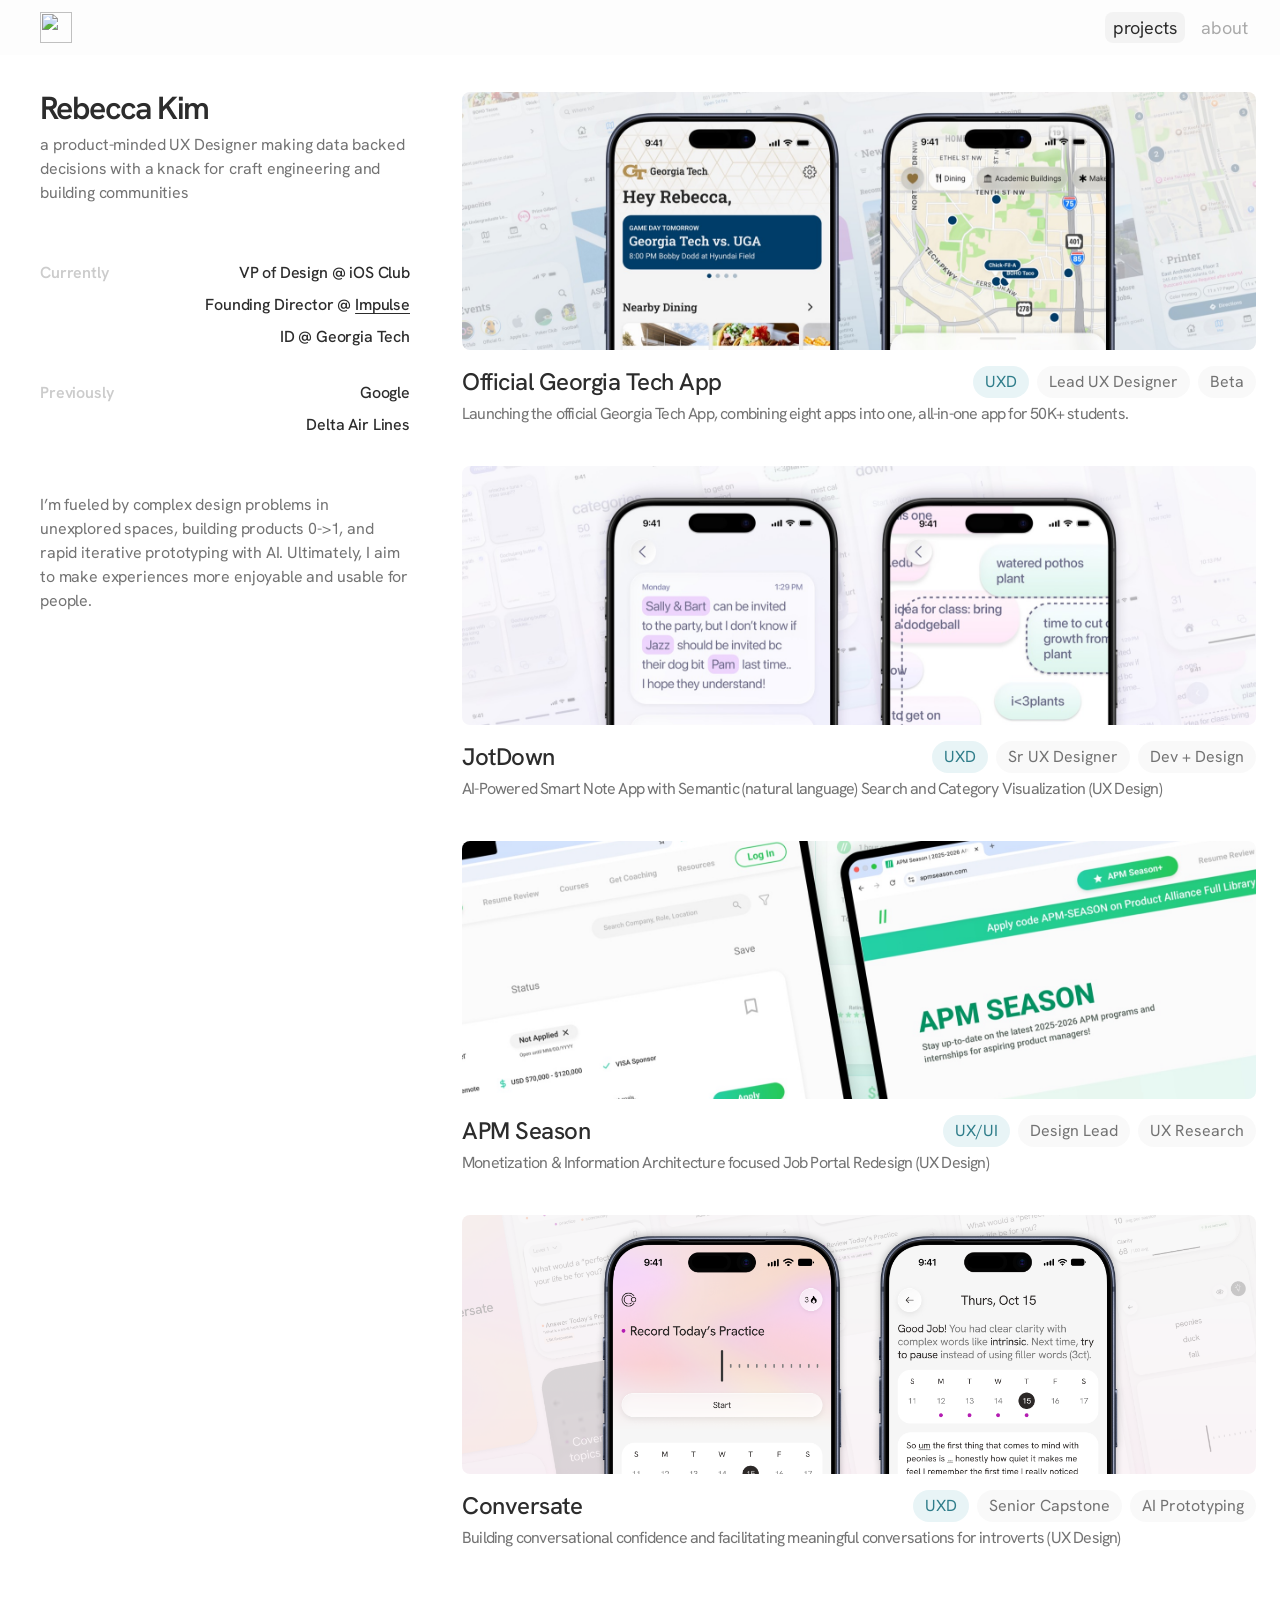
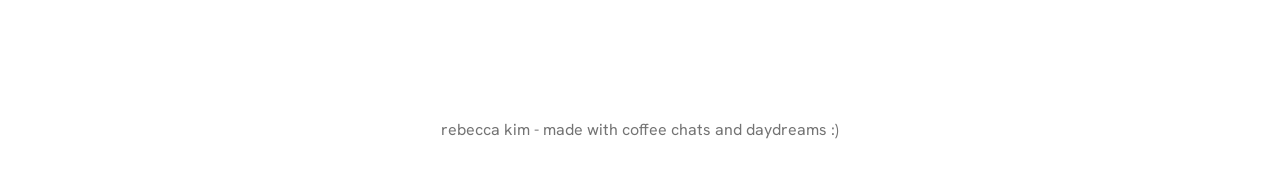
==== index.html @ f3441b22 "Home intro: add closing paragraph under Previously" ====
<!doctype html>
<!-- Home layout: "grid" = A: Grid, "linear" = B: Linear. Change this one value to switch.
     Preview either one with ?layout=grid or ?layout=linear on the URL. -->
<html lang="en" data-home-layout="linear">
<head>
  <meta charset="utf-8">
  <meta name="viewport" content="width=device-width, initial-scale=1">
  <title>Rebecca Kim — UX Designer</title>
  <meta name="description" content="Rebecca Kim is a product-minded UX designer making data-backed decisions.">
  <link rel="preconnect" href="https://fonts.googleapis.com">
  <link rel="preconnect" href="https://fonts.gstatic.com" crossorigin>
  <link href="https://fonts.googleapis.com/css2?family=Hanken+Grotesk:wght@400;500;600&display=swap" rel="stylesheet">
  <link rel="icon" type="image/png" href="assets/images/favicon.png">
  <link rel="apple-touch-icon" href="assets/images/apple-touch-icon.png">
  <link rel="stylesheet" href="styles.css">
  <script>
    (function () {
      var v = new URLSearchParams(location.search).get("layout");
      if (v === "grid" || v === "linear") document.documentElement.setAttribute("data-home-layout", v);
    })();
  </script>
</head>
<body>
  <div class="page">
    <header class="nav">
      <div class="nav__inner">
        <a class="nav__logo" href="index.html" aria-label="Rebecca Kim, home">
          <img src="https://framerusercontent.com/images/XBsXSZw0ROfDt5HvyOhJeNhivo.png" alt="" width="32" height="31">
        </a>
        <nav aria-label="Primary">
          <ul class="nav__links">
            <li><a href="index.html#work" aria-current="page">projects</a></li>
            <li><a href="about.html">about</a></li>
          </ul>
        </nav>
      </div>
    </header>

    <main>
      <!-- ===== A: Grid ===== -->
      <div class="home-grid">
      <section class="hero container">
        <picture>
          <source media="(max-width: 699px)" srcset="assets/images/rebecca_phone.gif" width="1659" height="459">
          <img class="hero__signature" src="assets/images/rebecca_writing.gif" alt="Rebecca" width="2805" height="459">
        </picture>
        <p class="hero__line" aria-live="off">
          <span id="typewriter">a product-minded UX Designer making data backed decisions</span><span class="hero__cursor" aria-hidden="true"></span>
        </p>
        <div class="hero__meta">
        <p class="hero__tagline">Georgia Tech | Prev UX Design Intern @ <span class="hero__org">Google</span> &amp; <span class="hero__org">Delta Air Lines</span></p>
        <div class="hero__social">
          <a class="icon-link" href="https://www.linkedin.com/in/rebeccakim13/" aria-label="LinkedIn" target="_blank" rel="noopener">
            <svg width="24" height="24" viewBox="0 0 24 24" fill="currentColor" aria-hidden="true"><path d="M20.45 20.45h-3.56v-5.57c0-1.33-.03-3.04-1.85-3.04-1.86 0-2.14 1.45-2.14 2.94v5.67H9.35V9h3.41v1.56h.05c.48-.9 1.64-1.85 3.37-1.85 3.6 0 4.27 2.37 4.27 5.46v6.28zM5.34 7.43a2.06 2.06 0 1 1 0-4.12 2.06 2.06 0 0 1 0 4.12zM7.12 20.45H3.56V9h3.56v11.45zM22.22 0H1.77C.79 0 0 .77 0 1.73v20.54C0 23.23.79 24 1.77 24h20.45c.98 0 1.78-.77 1.78-1.73V1.73C24 .77 23.2 0 22.22 0z"/></svg>
          </a>
          <a class="icon-link" href="mailto:ahinrebecca@gmail.com" aria-label="Email">
            <svg width="24" height="24" viewBox="0 0 24 24" fill="none" stroke="currentColor" stroke-width="2" stroke-linecap="round" stroke-linejoin="round" aria-hidden="true"><rect x="3" y="5" width="18" height="14" rx="2"/><path d="m3 7 9 6 9-6"/></svg>
          </a>
        </div>
        </div>
      </section>

      <section class="work container" id="work">
        <h2 class="sr-only">projects</h2>
        <!-- Cards are rendered from projects.js. -->
        <div class="work__grid" data-project-grid></div>
      </section>
      </div>

      <!-- ===== B: Linear ===== -->
      <div class="home-linear">
        <aside class="intro">
          <div class="intro__top">
            <h1 class="intro__name">Rebecca Kim</h1>
            <p class="intro__bio">a product-minded UX Designer making data backed decisions with a knack for craft engineering and building communities</p>
          </div>
          <dl class="intro__roles">
            <div class="intro__group">
              <dt>Currently</dt>
              <dd>VP of Design @ iOS Club</dd>
              <dd>Founding Director @ <a href="https://www.linkedin.com/company/impulsegt/" target="_blank" rel="noopener">Impulse</a></dd>
              <dd>ID @ Georgia Tech</dd>
            </div>
            <div class="intro__group">
              <dt>Previously</dt>
              <dd>Google</dd>
              <dd>Delta Air Lines</dd>
            </div>
          </dl>
          <p class="intro__about">I’m fueled by complex design problems in unexplored spaces, building products 0-&gt;1, and rapid iterative prototyping with AI. Ultimately, I aim to make experiences more enjoyable and usable for people.</p>
        </aside>
        <section class="list" aria-label="Projects">
          <!-- Cards are rendered from projects.js. -->
          <div class="list__items" data-project-list></div>
        </section>
      </div>
    </main>

    <footer class="footer">rebecca kim - made with coffee chats and daydreams :)</footer>
  </div>

  <script src="projects.js"></script>
  <script>
    (function () {
      var el = document.getElementById("typewriter");
      if (!el) return;
      if (window.matchMedia("(prefers-reduced-motion: reduce)").matches) return;

      var phrases = [
        "a product-minded UX Designer making data backed decisions",
        "an AI-Native Designer navigating ambiguity",
        "a Creative, building design communities on campus"
      ];
      var TYPE = 30, DELETE = 20, HOLD = 1200, INITIAL_HOLD = 1600;
      var p = 0, i = phrases[0].length, deleting = false;

      function tick() {
        var full = phrases[p];
        if (!deleting) {
          if (i < full.length) { i++; el.textContent = full.slice(0, i); return setTimeout(tick, TYPE); }
          deleting = true;
          return setTimeout(tick, HOLD);
        }
        if (i > 0) { i--; el.textContent = full.slice(0, i); return setTimeout(tick, DELETE); }
        deleting = false;
        p = (p + 1) % phrases.length;
        setTimeout(tick, TYPE);
      }
      setTimeout(tick, INITIAL_HOLD);
    })();
  </script>
</body>
</html>
---- styles.css ----
/* kimrebecca.com — static rebuild
   Design tokens carried over from the Framer design system. */

:root {
  /* neutrals */
  --primary: rgb(44, 44, 44);
  --secondary: rgb(115, 115, 115);
  --disabled: rgb(170, 170, 170);
  --faint: rgb(204, 204, 204);
  --surface: #f5f5f5;
  --card: rgba(179, 179, 179, 0.08);
  --divider: rgb(235, 235, 235);
  --white: #fff;

  /* brand */
  --teal: #71bbc7;
  --teal-dark: rgb(47, 125, 138);
  --teal-tint: rgba(113, 187, 199, 0.16);
  --pink: rgb(255, 171, 208);

  /* type scale (desktop) */
  --fs-display: 80px;
  --fs-title: 27px;
  --fs-sub: 22px;
  --fs-card-title: 24px;
  --fs-body-lg: 20px;
  --fs-body: 18px;
  --fs-small: 16px;
  --fs-label: 14px;

  /* spacing (4px scale) */
  --s-1: 4px;
  --s-2: 8px;
  --s-3: 12px;
  --s-4: 16px;
  --s-6: 24px;
  --s-8: 32px;
  --s-10: 40px;
  --s-16: 64px;
  --s-32: 128px;

  --radius-sm: 4px;
  --radius-md: 8px;
  --radius-lg: 16px;

  --ease: cubic-bezier(0, 0, 0.2, 1);
  --nav-h: 55px; /* real nav height: 12px padding + 31px logo + 12px */

  /* One content width shared by the nav and every section, so edges line up
     and the case study thumbnails keep growing on large screens. */
  --content-w: min(88%, 1600px);

  /* Page edges used by the nav, case studies and B: Linear home (from the Figma frame). */
  --edge-l: 40px;
  --edge-r: 24px;
}

@media (max-width: 1199px) {
  :root {
    --fs-display: 56px;
    --fs-title: 24px;
    --fs-sub: 20px;
    --fs-card-title: 20px;
    --fs-body-lg: 18px;
    --fs-body: 16px;
    --fs-small: 14px;
    --fs-label: 12px;
    --s-32: 112px;
  }
}

@media (max-width: 809px) {
  :root {
    --fs-display: 40px;
    --fs-title: 22px;
    --fs-sub: 18px;
    --fs-card-title: 18px;
    --fs-body-lg: 16px;
    --fs-body: 14px;
    --fs-small: 12px;
    --fs-label: 12px;
    --s-32: 96px;
  }
}

*,
*::before,
*::after {
  box-sizing: border-box;
}

html {
  scroll-behavior: smooth;
  scroll-padding-top: calc(var(--nav-h) + 16px);
  -webkit-text-size-adjust: 100%;
}

body {
  margin: 0;
  background: var(--white);
  color: var(--primary);
  font-family: "Hanken Grotesk", system-ui, -apple-system, "Segoe UI", sans-serif;
  font-size: var(--fs-body);
  font-weight: 400;
  line-height: 1.5;
  -webkit-font-smoothing: antialiased;
  overflow-x: clip;
}

.sr-only {
  position: absolute;
  width: 1px;
  height: 1px;
  padding: 0;
  margin: -1px;
  overflow: hidden;
  clip: rect(0 0 0 0);
  white-space: nowrap;
  border: 0;
}

img {
  display: block;
  max-width: 100%;
}

a {
  color: inherit;
  text-decoration: none;
}

h1,
h2,
h3,
p {
  margin: 0;
}

:focus-visible {
  outline: 2px solid var(--teal-dark);
  outline-offset: 3px;
  border-radius: var(--radius-sm);
}

/* ---------- page frame ---------- */

.page {
  width: 100%;
  margin: 0 auto;
  min-height: 100vh;
  display: flex;
  flex-direction: column;
}

.container {
  width: var(--content-w);
  margin: 0 auto;
}

@media (max-width: 809px) {
  :root {
    --content-w: 90%;
    --edge-l: 5%;
    --edge-r: 5%;
  }
}

/* ---------- nav ---------- */

.nav {
  position: sticky;
  top: 0;
  z-index: 10;
  width: 100%;
  background: rgba(252, 252, 252, 0.57);
  -webkit-backdrop-filter: blur(12px);
  backdrop-filter: blur(12px);
}

.nav__inner {
  display: flex;
  align-items: center;
  justify-content: space-between;
  padding: 12px var(--edge-r) 12px var(--edge-l);
}

.nav__logo {
  display: flex;
  align-items: center;
  gap: var(--s-4);
}

.nav__logo img {
  width: 32px;
  height: 31px;
}

.nav__links {
  display: flex;
  align-items: center;
  gap: var(--s-2);
  margin: 0;
  padding: 0;
  list-style: none;
  font-size: var(--fs-body);
}

.nav__links a {
  display: inline-block;
  color: var(--disabled);
  padding: 2px var(--s-2);
  border-radius: var(--radius-md);
  transition: background-color 0.2s var(--ease), color 0.2s var(--ease);
}

.nav__links a:hover {
  color: var(--primary);
}

.nav__links a[aria-current="page"] {
  color: var(--primary);
  background: rgba(0, 0, 0, 0.04);
}

@media (max-width: 809px) {
  .nav__links {
    gap: var(--s-1);
  }
}

/* ---------- shared bits ---------- */

.eyebrow {
  font-size: var(--fs-sub);
  color: var(--disabled);
  font-weight: 400;
}

.tags {
  display: flex;
  flex-wrap: wrap;
  gap: var(--s-2);
}

.tag {
  display: inline-flex;
  align-items: center;
  height: 29px;
  padding: 0 var(--s-3);
  border-radius: 999px;
  background: var(--card);
  color: var(--secondary);
  font-size: var(--fs-small);
  line-height: 1;
  white-space: nowrap;
}

.tag--teal {
  background: var(--teal-tint);
  color: var(--teal-dark);
}

.icon-link {
  display: inline-flex;
  color: var(--primary);
  transition: color 0.2s var(--ease), transform 0.2s var(--ease);
}

.icon-link:hover {
  transform: translateY(-2px);
}

.button {
  display: inline-flex;
  align-items: center;
  gap: var(--s-2);
  height: 37px;
  padding: 0 var(--s-4);
  border-radius: 999px;
  background: var(--card);
  color: var(--primary);
  font-size: var(--fs-small);
  border: 0;
  cursor: pointer;
  transition: background 0.2s var(--ease);
}

.button:hover {
  background: var(--divider);
}

/* Back pill: quieter text, used at the top of every case study. */
.button--back {
  align-self: flex-start;
  color: var(--secondary);
}

.button--back:hover {
  color: var(--primary);
}

/* ---------- home ---------- */

.hero {
  padding-top: var(--s-4);
  display: flex;
  flex-direction: column;
  gap: var(--s-3);
}

/* Full-bleed: break out of the container to span the whole viewport. */
.hero__signature {
  width: 100vw;
  max-width: none;
  height: auto;
  margin-left: calc(50% - 50vw);
}

.hero__line {
  min-height: 1.3em;
  font-size: 28px;
  line-height: 1.2;
  letter-spacing: 0.1px;
  color: rgb(61, 71, 82);
}

.hero__cursor {
  display: inline-block;
  width: 2px;
  height: 1em;
  margin-left: 4px;
  vertical-align: text-bottom;
  background: rgba(82, 82, 82, 0.48);
  animation: blink 1s steps(1) infinite;
}

@keyframes blink {
  50% {
    opacity: 0;
  }
}

.hero__tagline {
  font-size: 17px;
  font-weight: 400;
}

.hero__org {
  text-decoration: underline dotted;
  text-underline-offset: 4px;
}

.hero__meta {
  display: flex;
  align-items: center;
  justify-content: space-between;
  gap: var(--s-6);
}

.hero__social {
  display: flex;
  align-items: center;
  gap: var(--s-8);
}

@media (max-width: 1199px) {
  .hero__line {
    font-size: 24px;
  }
}

@media (max-width: 809px) {
  .hero {
    padding-top: var(--s-2);
  }
  .hero__line {
    font-size: 20px;
  }
}

.work {
  padding: var(--s-10) 0 var(--s-32);
  display: flex;
  flex-direction: column;
  gap: var(--s-8);
}

.work__grid {
  display: grid;
  grid-template-columns: repeat(2, minmax(0, 1fr));
  gap: var(--s-10) var(--s-6);
}

@media (max-width: 809px) {
  .work__grid {
    grid-template-columns: 1fr;
  }
}

/* ---------- home layout switch ----------
   <html data-home-layout="grid">   -> A: Grid   (signature, typewriter, 2-column cards)
   <html data-home-layout="linear"> -> B: Linear (sticky intro left, stacked wide cards right) */

[data-home-layout="linear"] .home-grid,
[data-home-layout="grid"] .home-linear {
  display: none;
}

/* ---------- B: Linear ----------
   Matches Figma "linear" (node 98:7031, 1512px frame): page edges 40px left / 24px right,
   370px intro column, 52px gap, project list fills the rest. */

.home-linear {
  display: grid;
  grid-template-columns: minmax(0, 1fr);
  gap: var(--s-10);
  padding: 37px var(--edge-r) var(--s-32) var(--edge-l);
}

@media (min-width: 1000px) {
  .home-linear {
    grid-template-columns: 370px minmax(0, 1fr);
    column-gap: 52px;
  }
  /* The intro stays put while the project list scrolls. */
  .intro {
    position: sticky;
    top: calc(var(--nav-h) + 37px);
    align-self: start;
  }
}

@media (max-width: 809px) {
  .home-linear {
    padding: var(--s-6) var(--edge-r) var(--s-16) var(--edge-l);
  }
}

.intro {
  display: flex;
  flex-direction: column;
  gap: 56px;
}

.intro__top {
  display: flex;
  flex-direction: column;
  gap: var(--s-2);
}

.intro__name {
  font-size: 32px;
  font-weight: 600;
  line-height: 1.03;
  letter-spacing: -0.05em;
}

.intro__bio {
  font-size: 16px; /* same size and tracking as the roles */
  letter-spacing: -0.01em;
  color: var(--secondary);
}

.intro__about {
  font-size: 16px; /* same size and tracking as the bio */
  letter-spacing: -0.01em;
  color: var(--secondary);
}

.intro__roles {
  margin: 0;
  display: flex;
  flex-direction: column;
  gap: var(--s-8);
  font-size: 16px;
  letter-spacing: -0.01em;
}

.intro__group {
  display: grid;
  grid-template-columns: auto minmax(0, 1fr);
  column-gap: var(--s-6);
  row-gap: var(--s-2);
}

.intro__group dt {
  grid-row: 1;
  font-weight: 600;
  color: var(--faint);
}

.intro__group dd {
  grid-column: 2;
  margin: 0;
  text-align: right;
  white-space: nowrap;
  font-weight: 500;
  color: var(--primary);
}

.intro__group a {
  text-decoration: underline;
  text-underline-offset: 3px;
}

@media (max-width: 999px) {
  .intro {
    gap: var(--s-8);
  }
  .intro__roles {
    gap: var(--s-6);
  }
}

.list__items {
  display: flex;
  flex-direction: column;
  gap: var(--s-10);
}

/* Linear card: wide, short thumbnail (1026 x 334 in Figma); name + tags on one line;
   description below. */
.card--linear {
  gap: var(--s-3);
}

.card--linear .card__media {
  aspect-ratio: 1026 / 334;
  border: 0;
  border-radius: var(--radius-md);
}

.card--linear .card__body {
  gap: var(--s-1);
}

.card__head {
  display: flex;
  align-items: flex-start;
  justify-content: space-between;
  flex-wrap: wrap;
  gap: var(--s-2) var(--s-4);
}

.card--linear .card__title {
  font-size: 24px;
  font-weight: 500;
  line-height: 1.3;
  letter-spacing: -0.02em;
}

.card--linear .tag {
  height: 32px;
}

.card--linear .card__desc {
  font-size: 16px;
  letter-spacing: -0.05em;
}

@media (max-width: 809px) {
  .card--linear .card__media {
    aspect-ratio: 2;
  }
  .card--linear .card__title {
    font-size: var(--fs-card-title);
  }
}

.card {
  display: flex;
  flex-direction: column;
  gap: var(--s-4);
}

.card__media {
  position: relative;
  aspect-ratio: 1.61;
  overflow: hidden;
  border-radius: var(--radius-lg);
  border: 1px solid var(--divider);
  background: var(--surface);
}

.card__media img {
  width: 100%;
  height: 100%;
  object-fit: cover;
  transition: transform 0.3s var(--ease);
}

a.card:hover .card__media img {
  transform: scale(1.02);
}

.card__badge {
  position: absolute;
  left: var(--s-3);
  bottom: var(--s-3);
  height: 40px;
  width: auto;
  border-radius: var(--radius-md);
}

.card__body {
  display: flex;
  flex-direction: column;
  gap: var(--s-3);
}

.card__title {
  font-size: var(--fs-card-title);
  font-weight: 600;
  line-height: 1.25;
}

.card__desc {
  font-size: var(--fs-body);
  color: var(--secondary);
}

/* Row card: small thumbnail left, title + tags right (no description).
   Used for "Other case studies" at the end of each case study. */
/* Every thumbnail is the same fixed size (16:9), with the text beside it. */
.card--row {
  display: grid;
  grid-template-columns: 136px minmax(0, 1fr);
  align-items: start;
  gap: var(--s-4);
}

.card--row .card__media {
  aspect-ratio: 16 / 9;
  border-radius: var(--radius-md);
}

.card--row .card__media img {
  position: absolute;
  inset: 0;
}

.card--row .card__body {
  align-self: start;
  gap: var(--s-2);
}

.card--row .card__title {
  font-size: var(--fs-body);
}

@media (max-width: 809px) {
  .card--row {
    grid-template-columns: 112px minmax(0, 1fr);
  }
}

/* the empty placeholder card is intentionally blank */
.card--empty .card__media {
  background: var(--surface);
}

.footer {
  margin-top: auto;
  padding: var(--s-10) var(--s-4);
  text-align: center;
  font-size: var(--fs-small);
  color: var(--secondary);
}

/* ---------- about ---------- */

.about {
  padding: 70px 0 133px;
  display: flex;
  flex-direction: column;
  gap: var(--s-32);
}

.about__intro {
  display: flex;
  align-items: flex-start;
  gap: 46px;
}

.polaroid {
  margin: 0;
  flex: none;
  display: flex;
  flex-direction: column;
  gap: 8px;
  padding: 8px;
  border-radius: 12px;
  background: var(--white);
  box-shadow: 0 2px 12px rgba(0, 0, 0, 0.08);
  transform: rotate(-3deg);
}

.polaroid img {
  width: 198px;
  height: 222px;
  object-fit: cover;
  border-radius: var(--radius-sm);
}

.about__text {
  display: flex;
  flex-direction: column;
  gap: 18px;
  flex: 1;
  min-width: 0;
}

.about__text p + p {
  margin-top: var(--s-4);
}

.about__text a:not(.button) {
  border-bottom: 1px solid var(--disabled);
}

.about__text a:not(.button) {
  transition: color 0.2s var(--ease), border-color 0.2s var(--ease);
}

.about__text a:not(.button):hover {
  color: var(--teal-dark);
  border-color: var(--teal-dark);
}

.about__text .button {
  align-self: flex-start;
}

@media (max-width: 809px) {
  .about {
    padding-top: var(--s-10);
  }
  .about__intro {
    flex-direction: column;
    gap: var(--s-8);
  }
  .polaroid {
    align-self: center;
  }
}

.experiences {
  display: flex;
  flex-direction: column;
  gap: 35px;
}

.experiences ul {
  list-style: none;
  margin: 0;
  padding: 0;
  display: flex;
  flex-direction: column;
  gap: 26px;
}

.exp {
  display: flex;
  align-items: center;
  justify-content: space-between;
  gap: var(--s-6);
}

.exp__main {
  display: flex;
  align-items: center;
  gap: var(--s-4);
  min-width: 0;
}

.exp__logo {
  flex: none;
  width: 58px;
  height: 58px;
  border-radius: var(--radius-lg);
  object-fit: cover;
  background: var(--surface);
}

.exp__role {
  font-size: var(--fs-body-lg);
  font-weight: 600;
  line-height: 1.3;
}

.exp__org {
  font-size: var(--fs-body);
}

.exp__org a {
  border-bottom: 1px solid var(--disabled);
  transition: color 0.2s var(--ease), border-color 0.2s var(--ease);
}

.exp__org a:hover {
  color: var(--teal-dark);
  border-color: var(--teal-dark);
}

.exp__date {
  flex: none;
  font-size: var(--fs-body-lg);
  color: var(--disabled);
}

@media (max-width: 809px) {
  .exp {
    align-items: flex-start;
  }
  .exp__logo {
    width: 44px;
    height: 44px;
    border-radius: var(--radius-md);
  }
}

.contact {
  display: flex;
  flex-direction: column;
  gap: var(--s-3);
  padding: 20px var(--s-6);
  border-radius: var(--radius-lg);
  background: var(--teal-tint);
  color: var(--teal-dark);
}

.contact h2 {
  font-size: var(--fs-body-lg);
  font-weight: 600;
}

.contact a {
  border-bottom: 1px solid currentColor;
}

.contact__skills {
  margin-top: var(--s-2);
}

.contact__skills strong {
  font-weight: 600;
}

.contact__skills ul {
  margin: var(--s-1) 0 0;
  padding-left: var(--s-6);
}

@media (prefers-reduced-motion: reduce) {
  *,
  *::before,
  *::after {
    animation-duration: 0.01ms !important;
    transition-duration: 0.01ms !important;
    scroll-behavior: auto !important;
  }
}
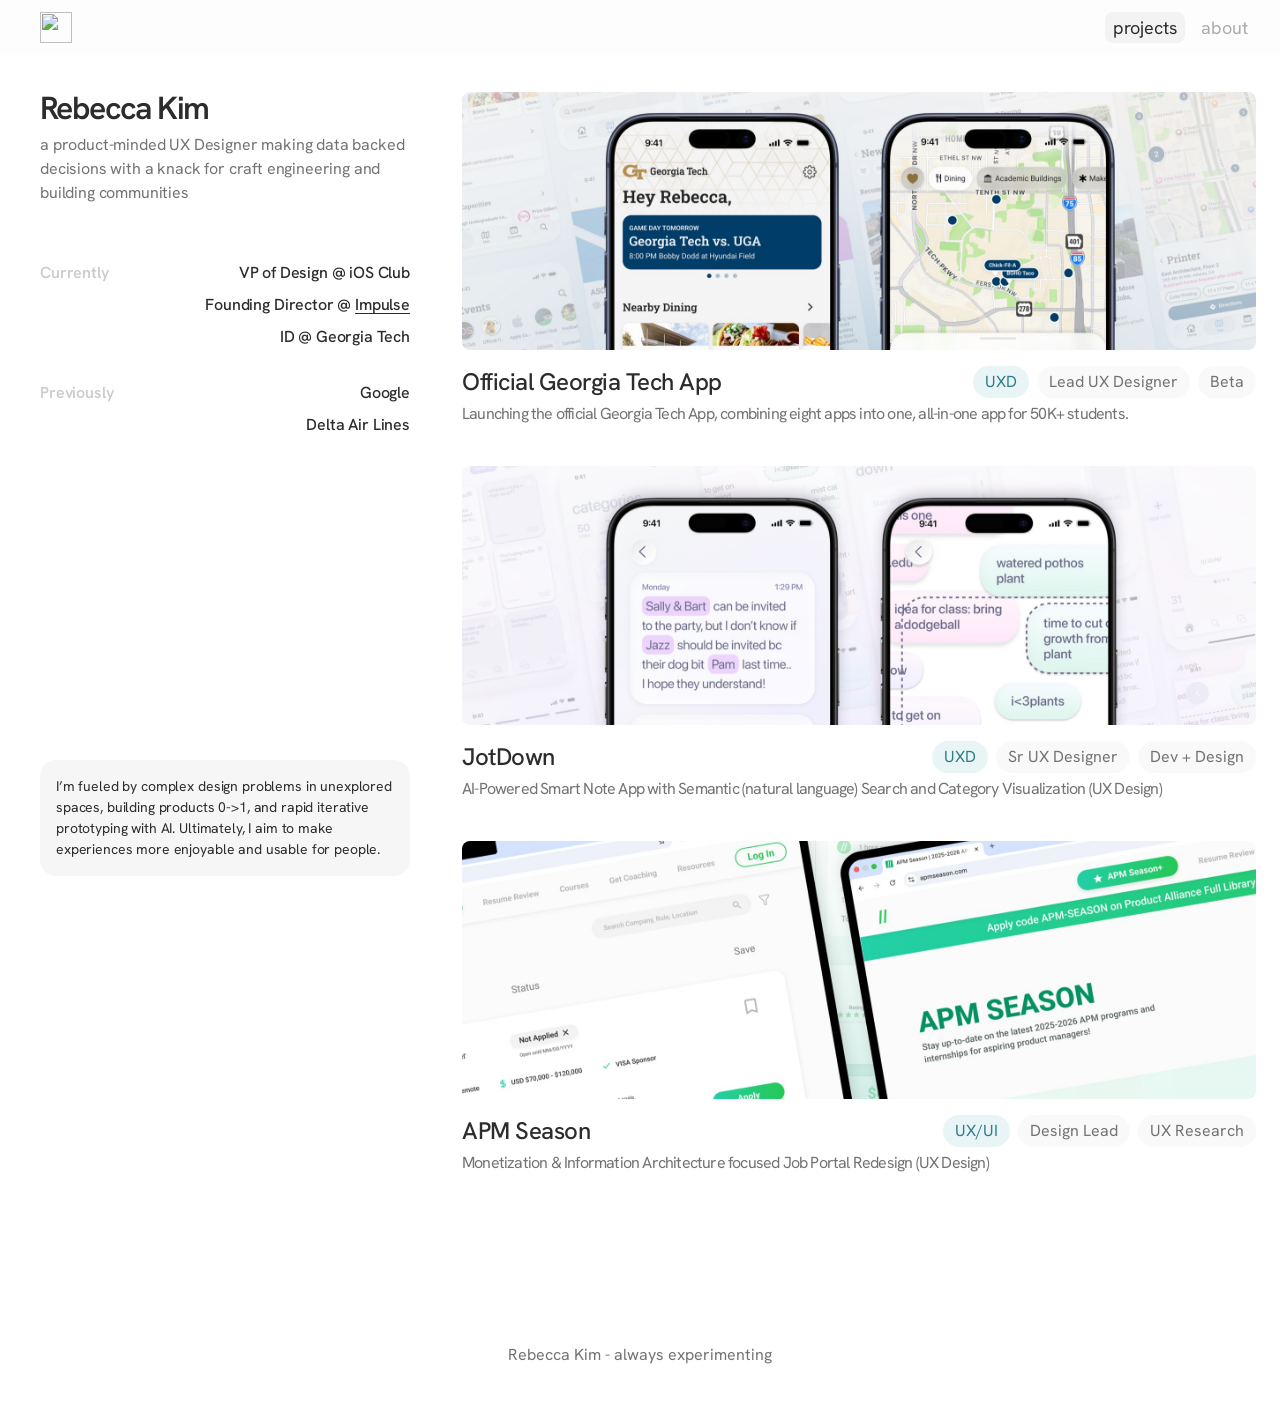
==== commit 16ce21bf: "Intro paragraph in light gray frame; new footer text" ====
--- a/index.html
+++ b/index.html
@@ -96,7 +96,7 @@
       </div>
     </main>
 
-    <footer class="footer">rebecca kim - made with coffee chats and daydreams :)</footer>
+    <footer class="footer">Rebecca Kim - always experimenting</footer>
   </div>
 
   <script src="projects.js"></script>
--- a/styles.css
+++ b/styles.css
@@ -427,6 +427,11 @@
     position: sticky;
     top: calc(var(--nav-h) + 37px);
     align-self: start;
+    /* Fill the viewport so the closing paragraph sits at the very bottom. */
+    height: calc(100vh - var(--nav-h) - 37px - var(--s-6));
+  }
+  .intro__about {
+    margin-top: auto;
   }
 }
 
@@ -462,9 +467,12 @@
 }
 
 .intro__about {
-  font-size: 16px; /* same size and tracking as the bio */
+  padding: var(--s-4);
+  border-radius: var(--radius-lg);
+  background: #f6f6f6;
+  font-size: 14px;
   letter-spacing: -0.01em;
-  color: var(--secondary);
+  color: var(--primary);
 }
 
 .intro__roles {
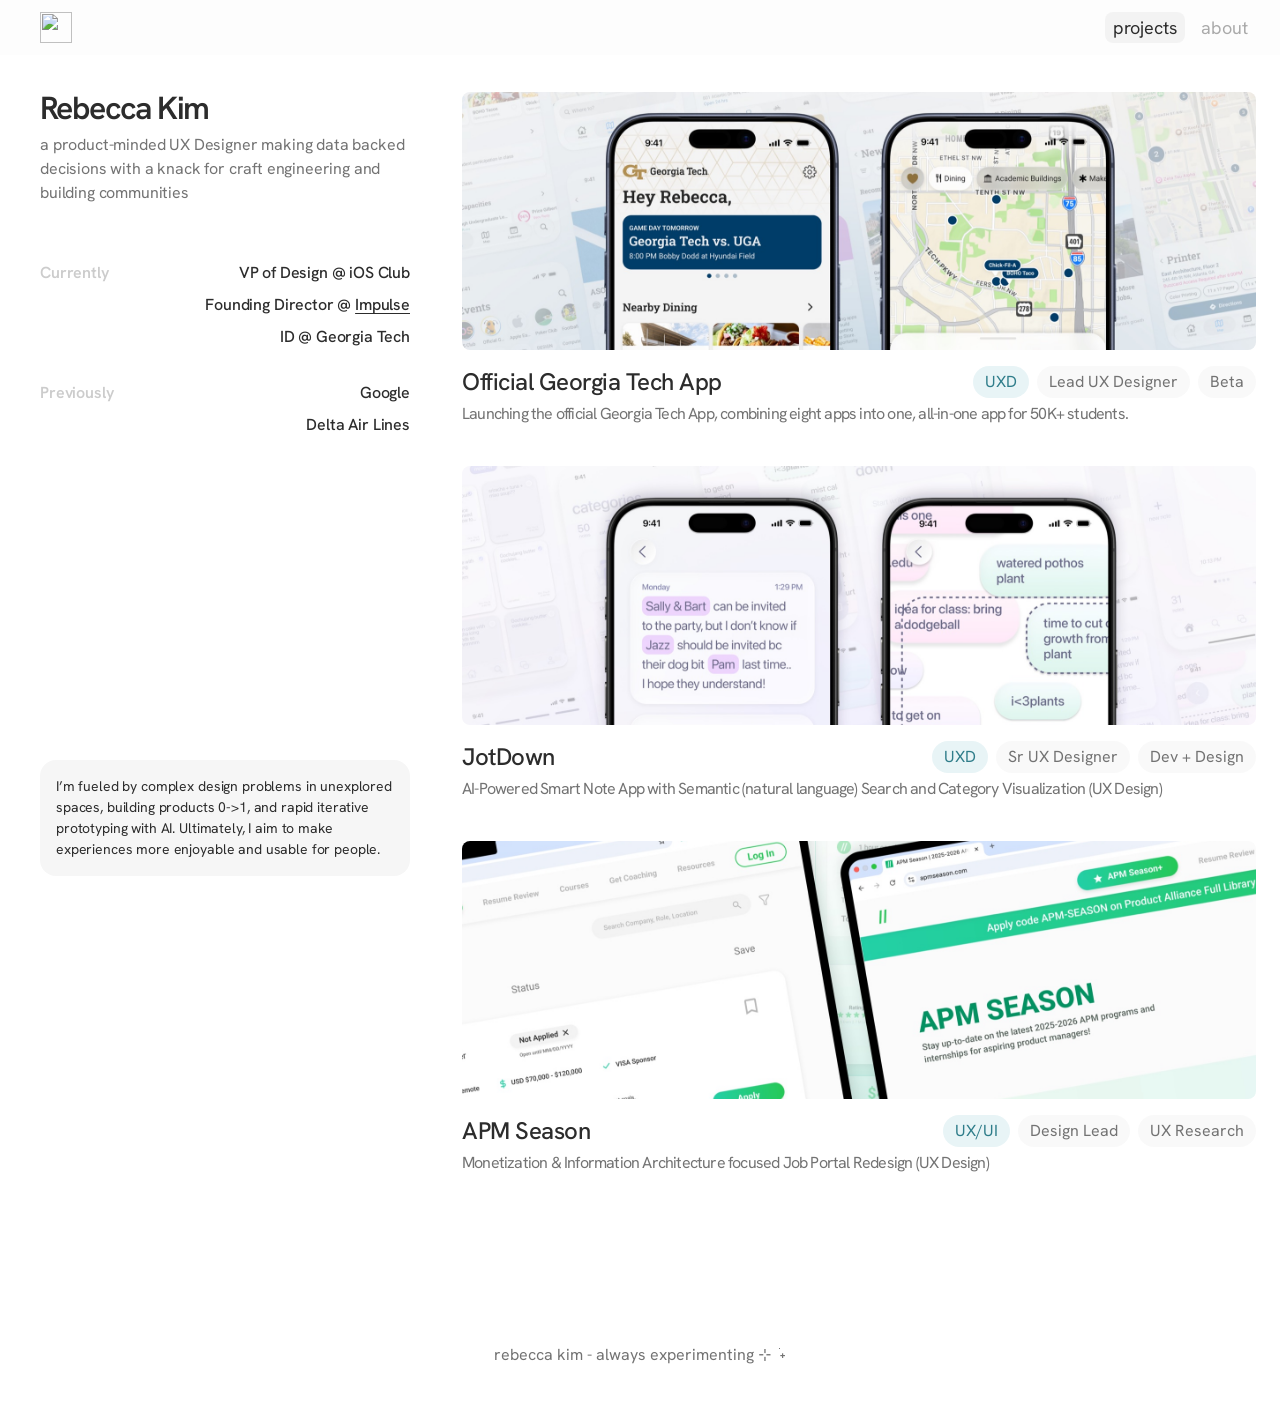
==== commit b0fcd383: "Footer: add sparkle" ====
--- a/index.html
+++ b/index.html
@@ -96,7 +96,7 @@
       </div>
     </main>
 
-    <footer class="footer">Rebecca Kim - always experimenting</footer>
+    <footer class="footer">rebecca kim - always experimenting ⊹ ࣪ ˖</footer>
   </div>
 
   <script src="projects.js"></script>
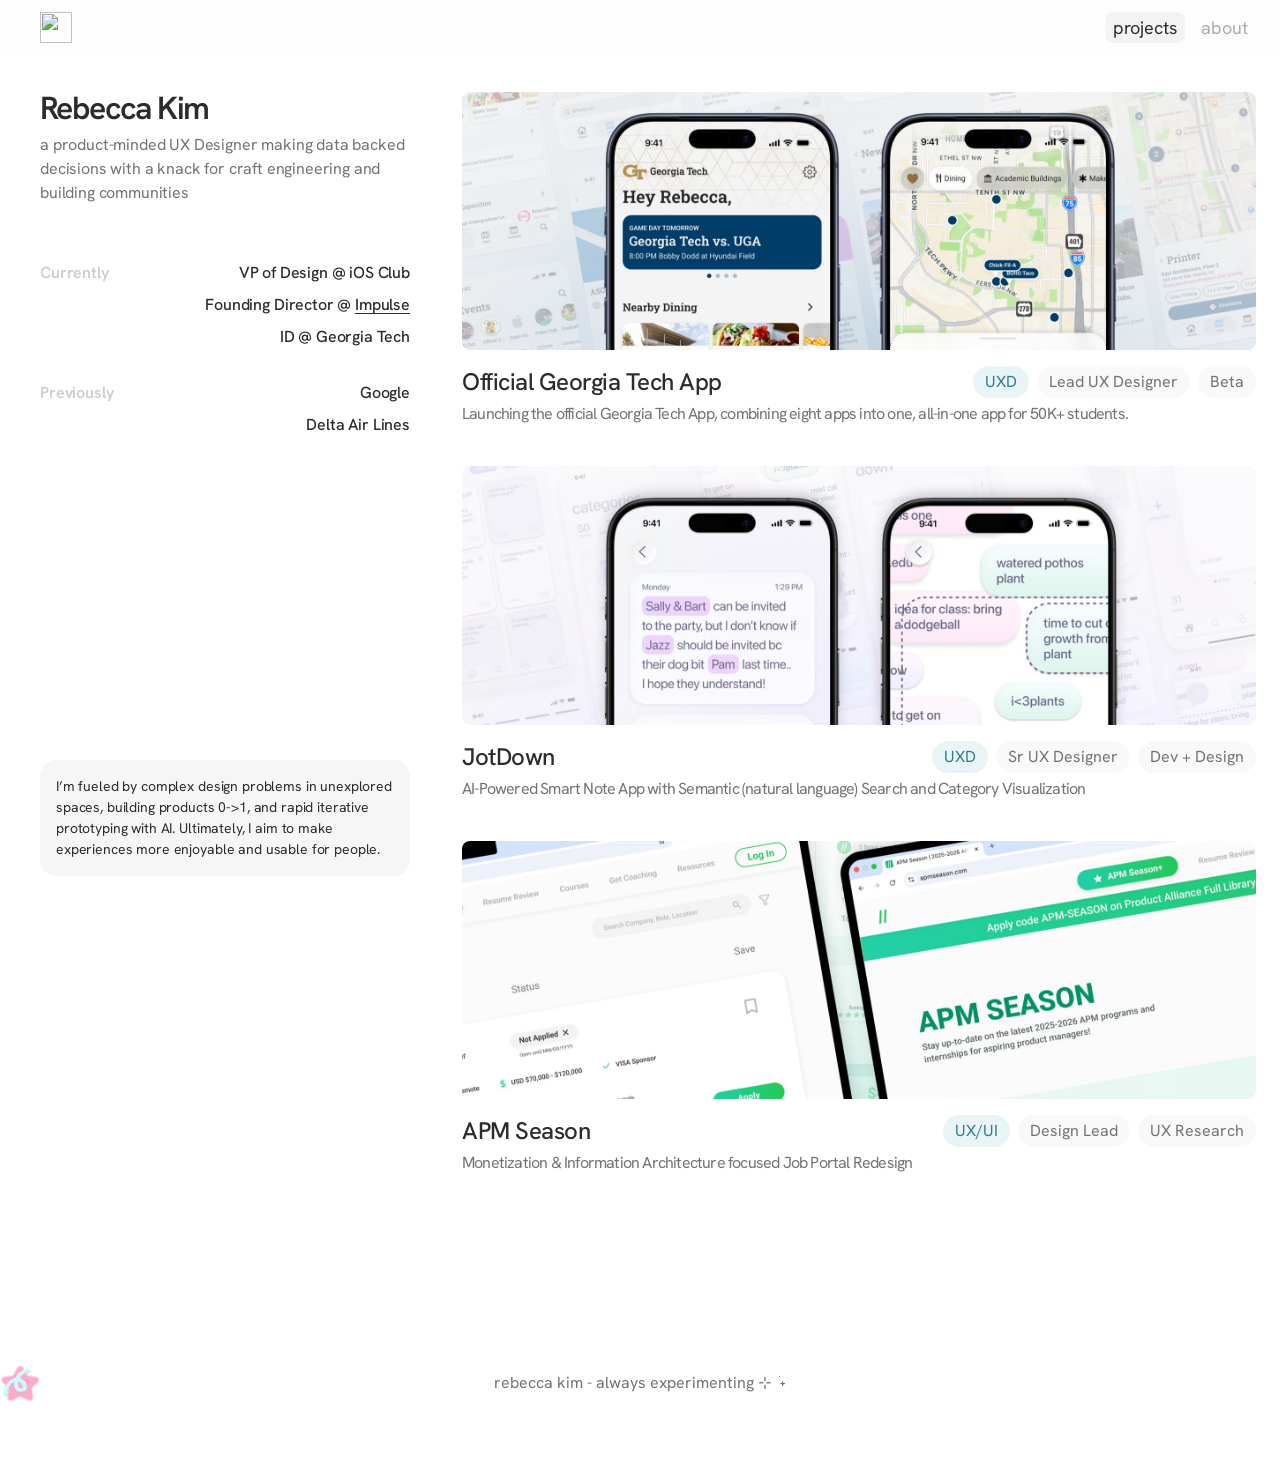
==== commit ccfecde7: "Draggable, tossable RK logo in footer; fill APM Season timeline Co-Authored-By: Claude Sonnet 5.5 <n" ====
--- a/index.html
+++ b/index.html
@@ -129,5 +129,6 @@
       setTimeout(tick, INITIAL_HOLD);
     })();
   </script>
+<script src="footer.js"></script>
 </body>
 </html>
--- a/styles.css
+++ b/styles.css
@@ -868,3 +868,26 @@
     scroll-behavior: auto !important;
   }
 }
+
+/* footer: draggable logo */
+.footer {
+  position: relative;
+  overflow: hidden;
+  min-height: 160px;
+  display: flex;
+  align-items: center;
+  justify-content: center;
+}
+.footer__logo {
+  position: absolute;
+  top: 0;
+  left: 0;
+  width: 40px;
+  height: 40px;
+  cursor: grab;
+  touch-action: none;
+  user-select: none;
+  -webkit-user-drag: none;
+  will-change: transform;
+}
+.footer__logo.is-dragging { cursor: grabbing; }
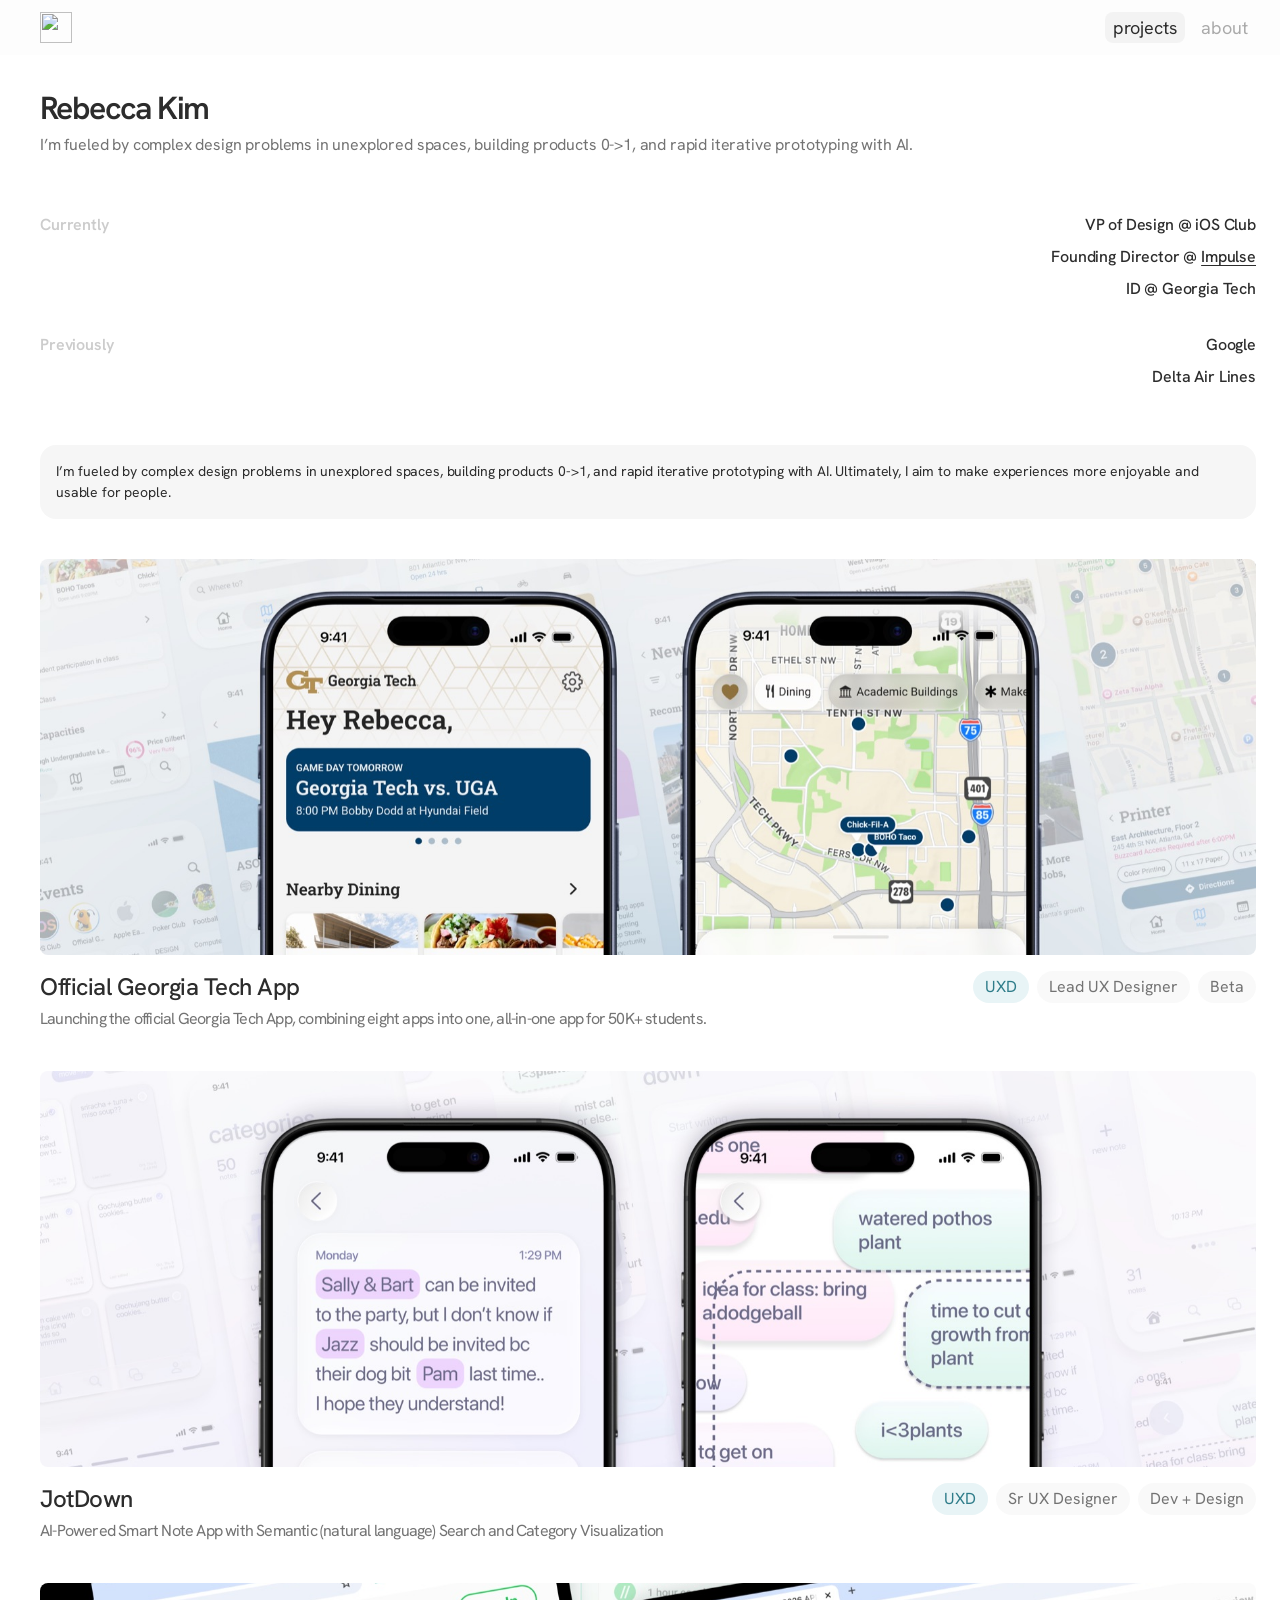
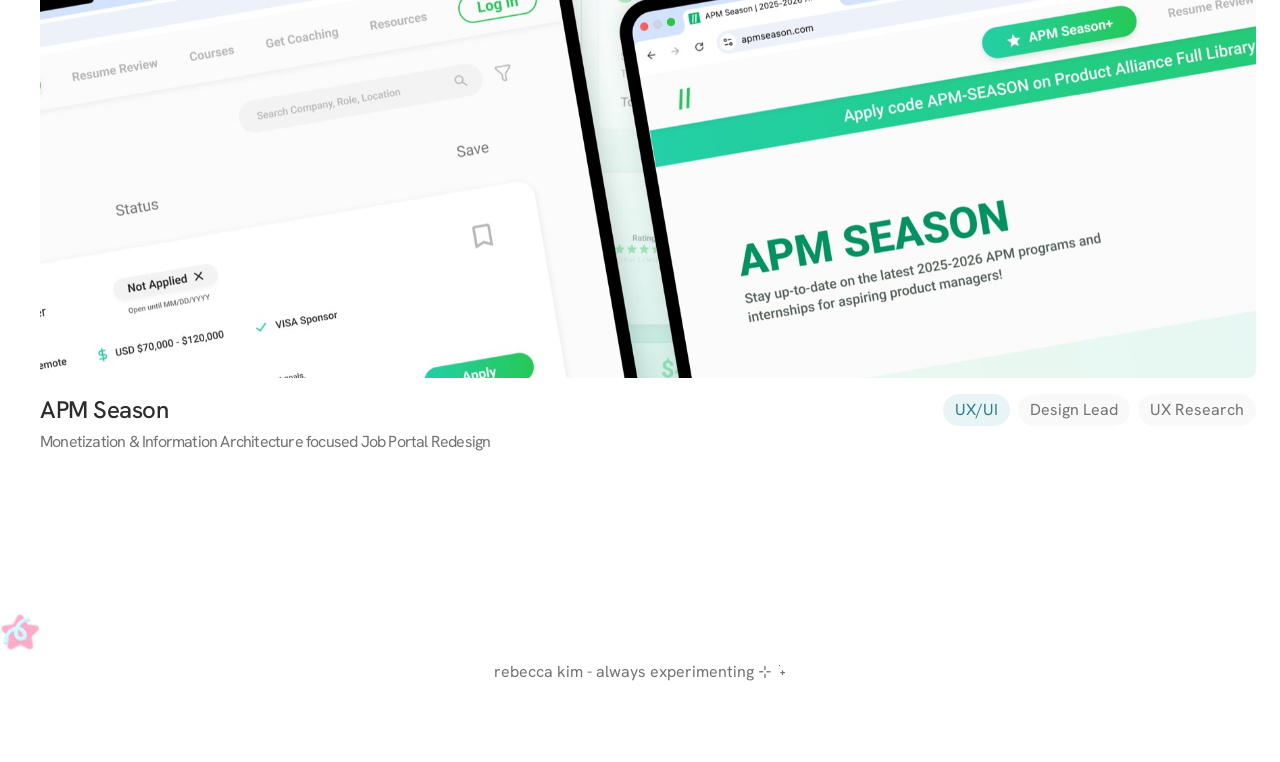
==== commit e7e85503: "Home: single-column linear layout, new bio; Final Features right after Context Co-Authored-By: Claud" ====
--- a/index.html
+++ b/index.html
@@ -72,7 +72,7 @@
         <aside class="intro">
           <div class="intro__top">
             <h1 class="intro__name">Rebecca Kim</h1>
-            <p class="intro__bio">a product-minded UX Designer making data backed decisions with a knack for craft engineering and building communities</p>
+            <p class="intro__bio">I’m fueled by complex design problems in unexplored spaces, building products 0-&gt;1, and rapid iterative prototyping with AI.</p>
           </div>
           <dl class="intro__roles">
             <div class="intro__group">
--- a/styles.css
+++ b/styles.css
@@ -417,24 +417,6 @@
   padding: 37px var(--edge-r) var(--s-32) var(--edge-l);
 }
 
-@media (min-width: 1000px) {
-  .home-linear {
-    grid-template-columns: 370px minmax(0, 1fr);
-    column-gap: 52px;
-  }
-  /* The intro stays put while the project list scrolls. */
-  .intro {
-    position: sticky;
-    top: calc(var(--nav-h) + 37px);
-    align-self: start;
-    /* Fill the viewport so the closing paragraph sits at the very bottom. */
-    height: calc(100vh - var(--nav-h) - 37px - var(--s-6));
-  }
-  .intro__about {
-    margin-top: auto;
-  }
-}
-
 @media (max-width: 809px) {
   .home-linear {
     padding: var(--s-6) var(--edge-r) var(--s-16) var(--edge-l);
@@ -873,7 +855,7 @@
 .footer {
   position: relative;
   overflow: hidden;
-  min-height: 160px;
+  min-height: 180px;
   display: flex;
   align-items: center;
   justify-content: center;
@@ -891,3 +873,14 @@
   will-change: transform;
 }
 .footer__logo.is-dragging { cursor: grabbing; }
+.footer__hint {
+  position: absolute;
+  transform: translate(-50%, -100%);
+  font-size: 11px;
+  line-height: 1;
+  white-space: nowrap;
+  pointer-events: none;
+  opacity: 0;
+  transition: opacity 0.3s ease;
+}
+.footer__hint.is-visible { opacity: 1; }
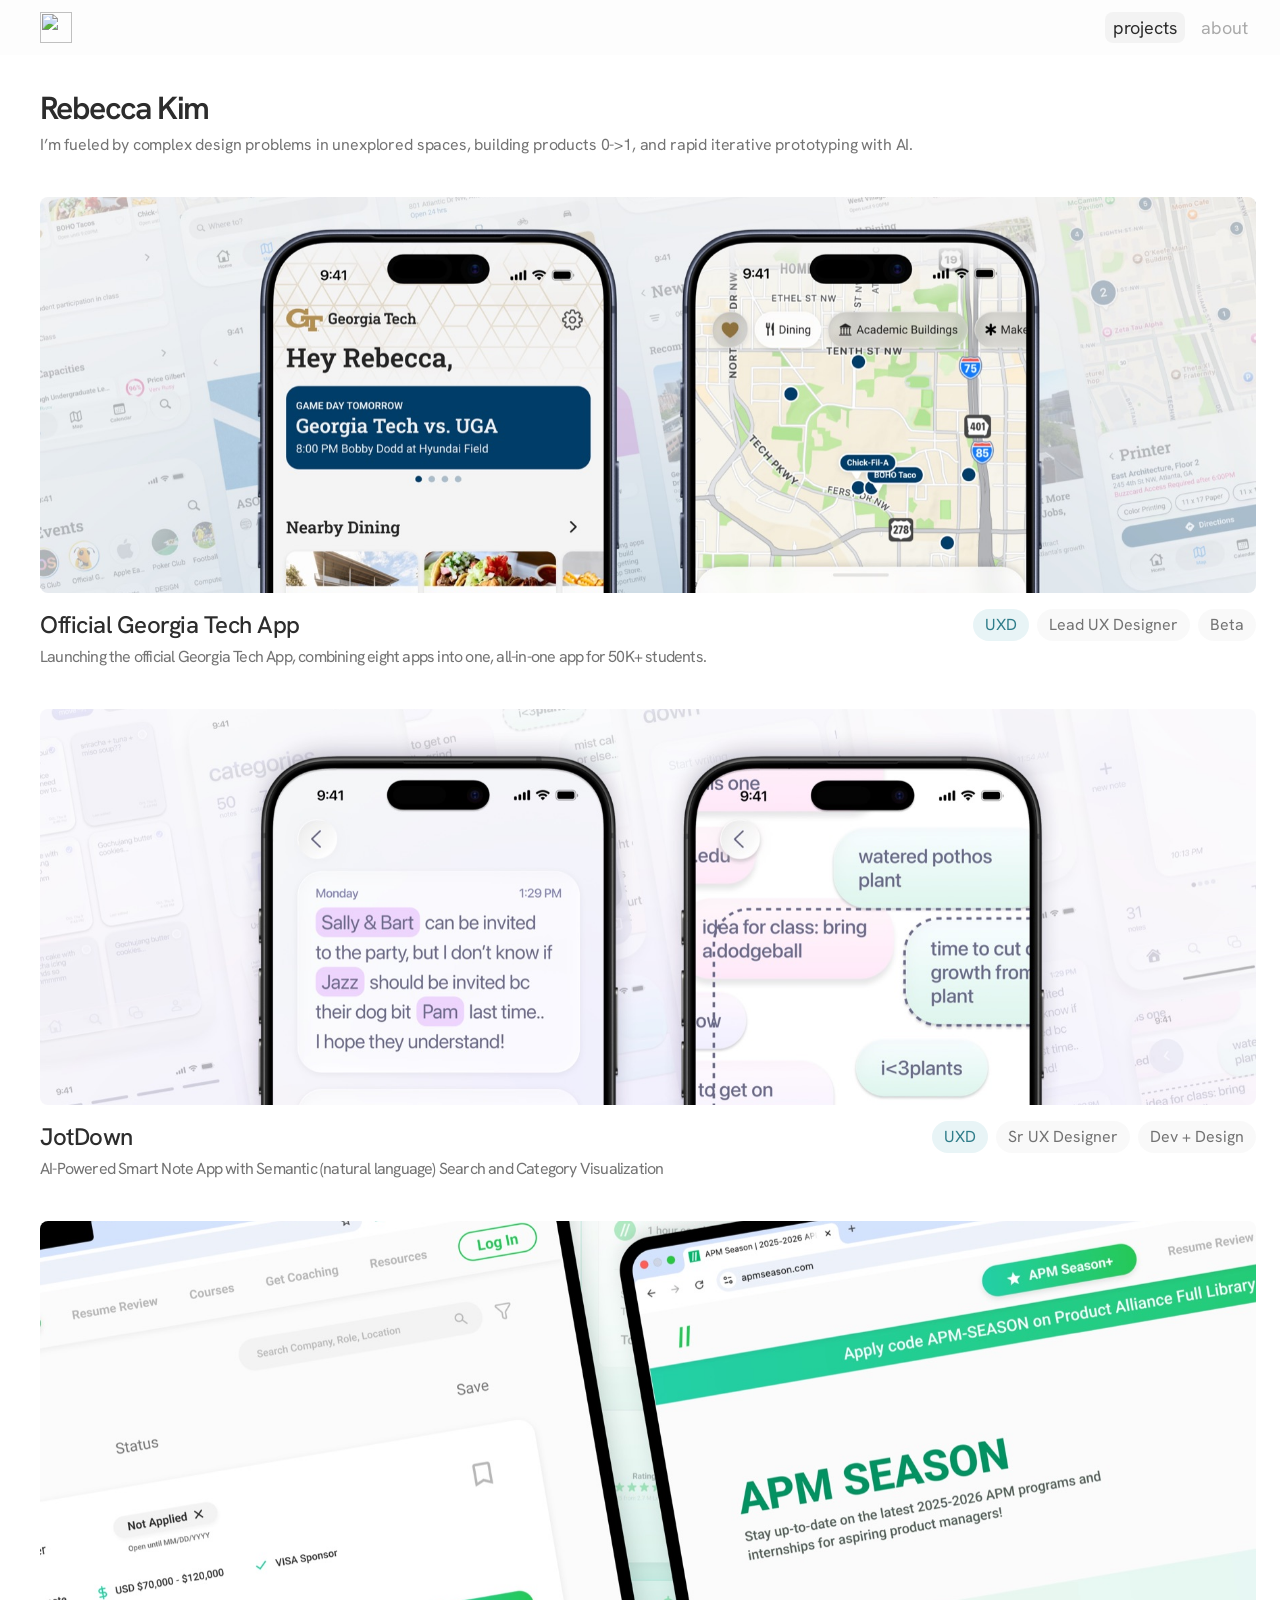
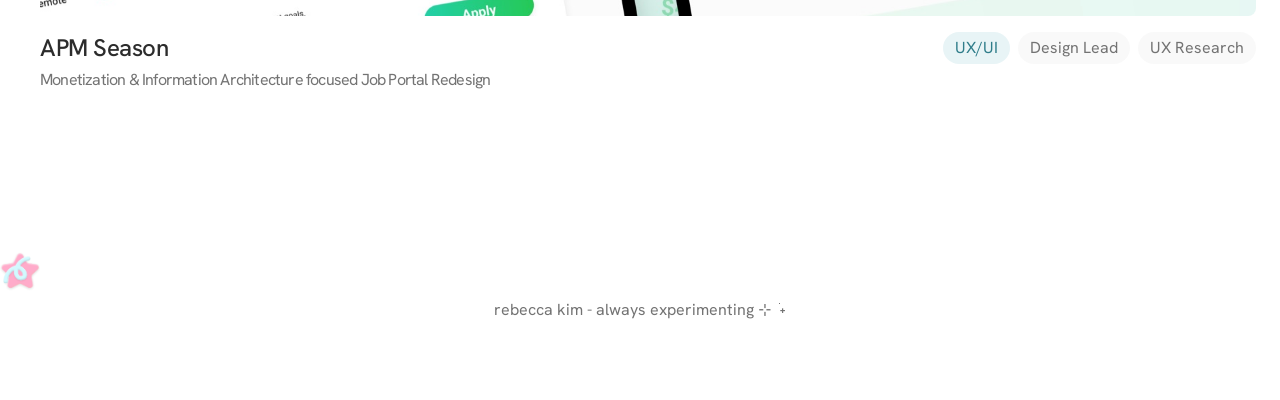
==== commit e0051429: "Home intro: remove Currently/Previously and about box Co-Authored-By: Claude Sonnet 5.5 <noreply@ant" ====
--- a/index.html
+++ b/index.html
@@ -74,20 +74,6 @@
             <h1 class="intro__name">Rebecca Kim</h1>
             <p class="intro__bio">I’m fueled by complex design problems in unexplored spaces, building products 0-&gt;1, and rapid iterative prototyping with AI.</p>
           </div>
-          <dl class="intro__roles">
-            <div class="intro__group">
-              <dt>Currently</dt>
-              <dd>VP of Design @ iOS Club</dd>
-              <dd>Founding Director @ <a href="https://www.linkedin.com/company/impulsegt/" target="_blank" rel="noopener">Impulse</a></dd>
-              <dd>ID @ Georgia Tech</dd>
-            </div>
-            <div class="intro__group">
-              <dt>Previously</dt>
-              <dd>Google</dd>
-              <dd>Delta Air Lines</dd>
-            </div>
-          </dl>
-          <p class="intro__about">I’m fueled by complex design problems in unexplored spaces, building products 0-&gt;1, and rapid iterative prototyping with AI. Ultimately, I aim to make experiences more enjoyable and usable for people.</p>
         </aside>
         <section class="list" aria-label="Projects">
           <!-- Cards are rendered from projects.js. -->
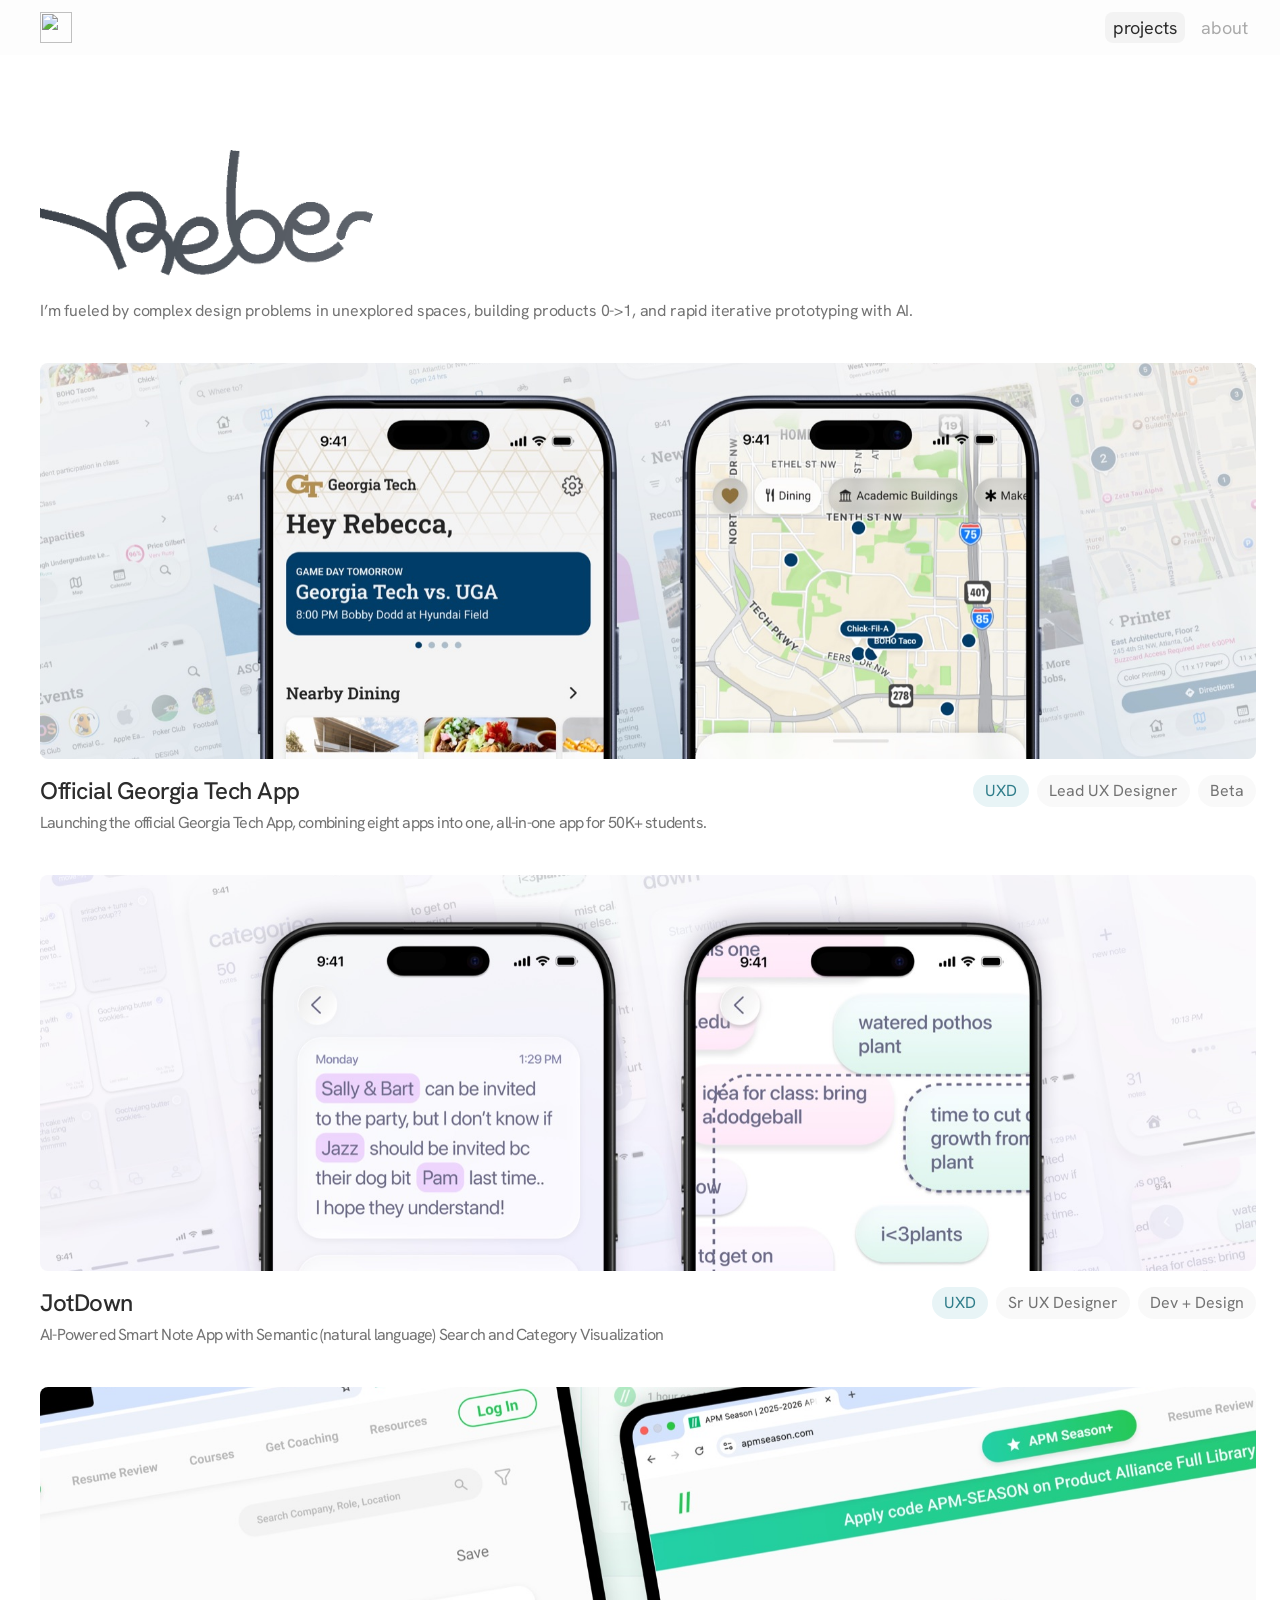
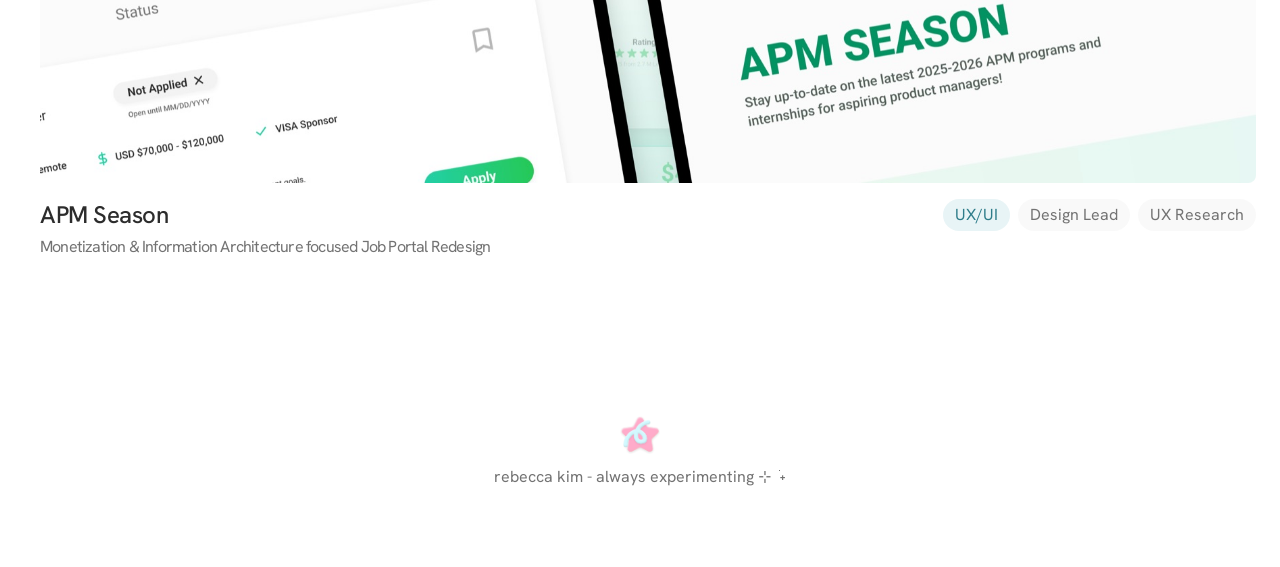
==== commit d2873949: "Home: signature GIF as header Co-Authored-By: Claude Sonnet 5.5 <noreply@anthropic.com>" ====
--- a/index.html
+++ b/index.html
@@ -71,7 +71,12 @@
       <div class="home-linear">
         <aside class="intro">
           <div class="intro__top">
-            <h1 class="intro__name">Rebecca Kim</h1>
+            <h1 class="intro__name">
+              <picture>
+                <source media="(max-width: 699px)" srcset="assets/images/rebecca_phone.gif" width="1659" height="459">
+                <img class="intro__signature" src="assets/images/rebecca_writing.gif" alt="Rebecca Kim" width="2805" height="459">
+              </picture>
+            </h1>
             <p class="intro__bio">I’m fueled by complex design problems in unexplored spaces, building products 0-&gt;1, and rapid iterative prototyping with AI.</p>
           </div>
         </aside>
--- a/styles.css
+++ b/styles.css
@@ -442,6 +442,12 @@
   letter-spacing: -0.05em;
 }
 
+.intro__signature {
+  display: block;
+  width: 100%;
+  height: auto;
+}
+
 .intro__bio {
   font-size: 16px; /* same size and tracking as the roles */
   letter-spacing: -0.01em;
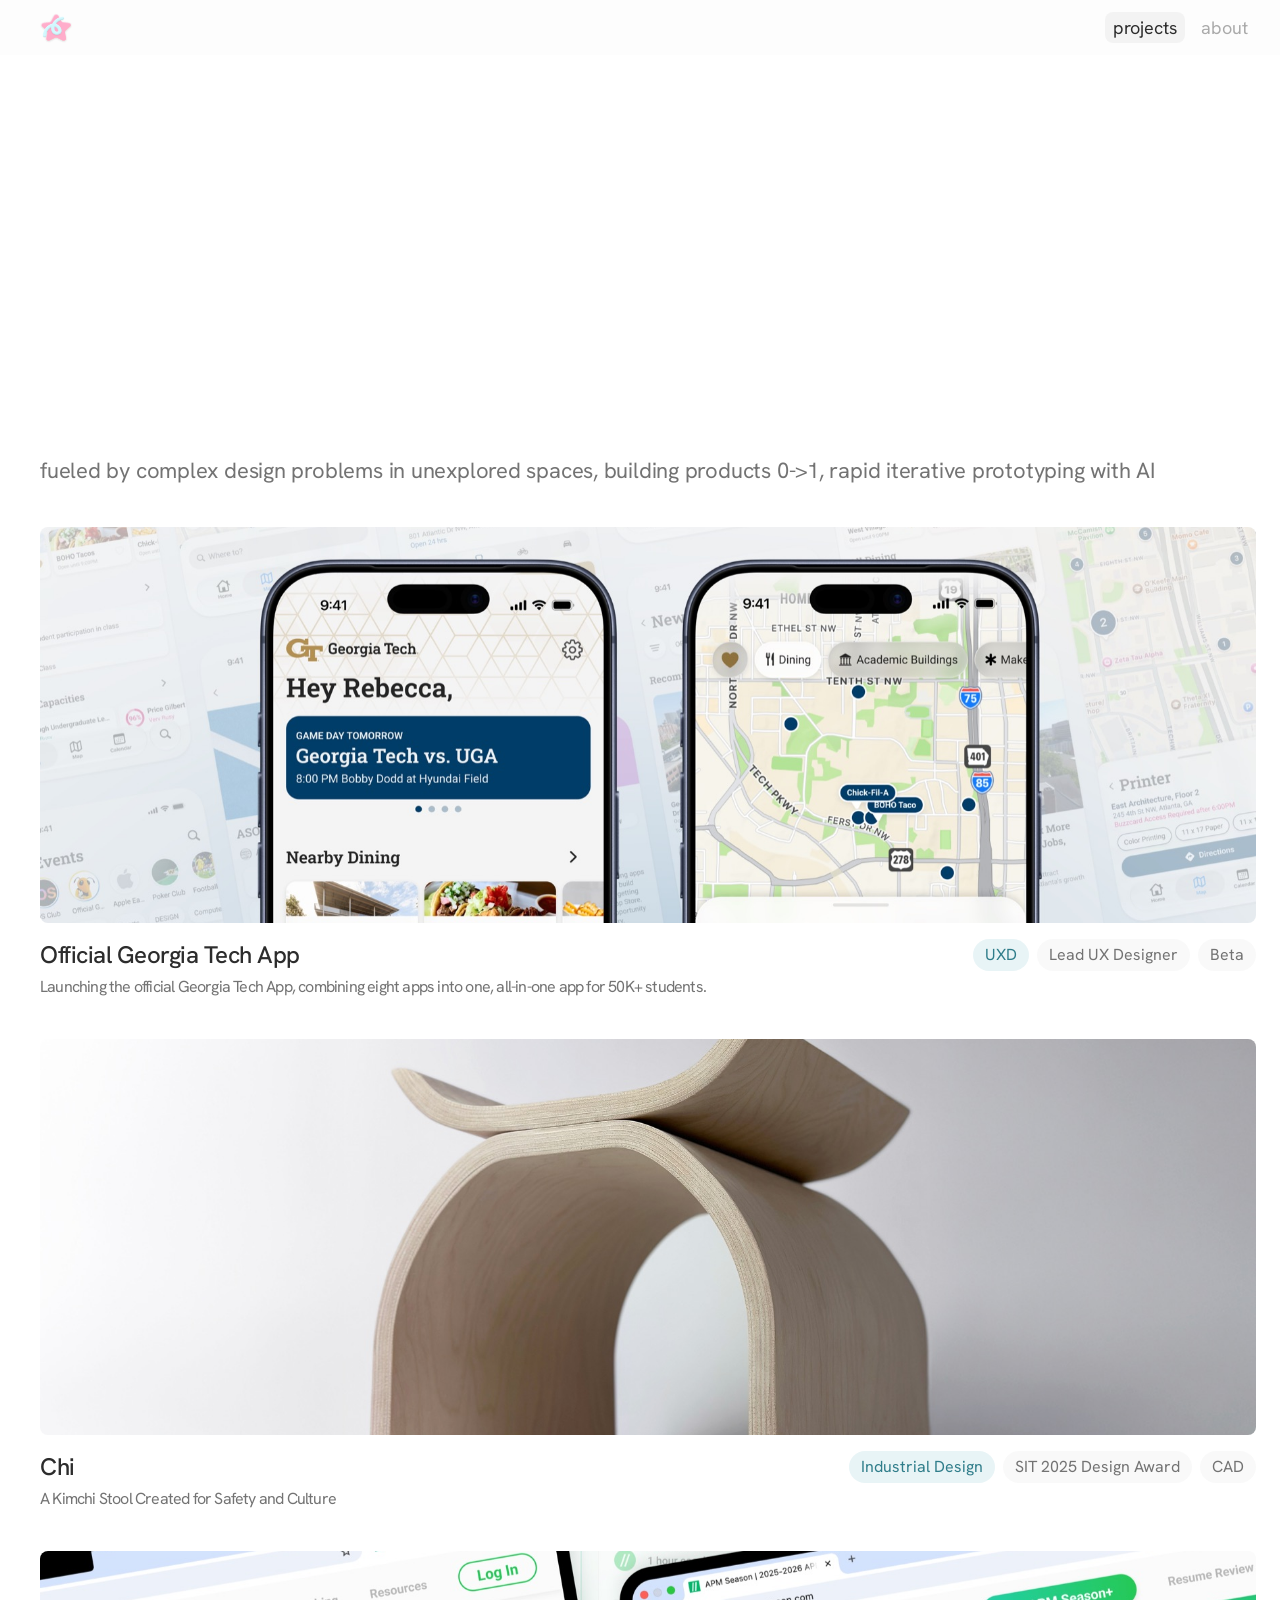
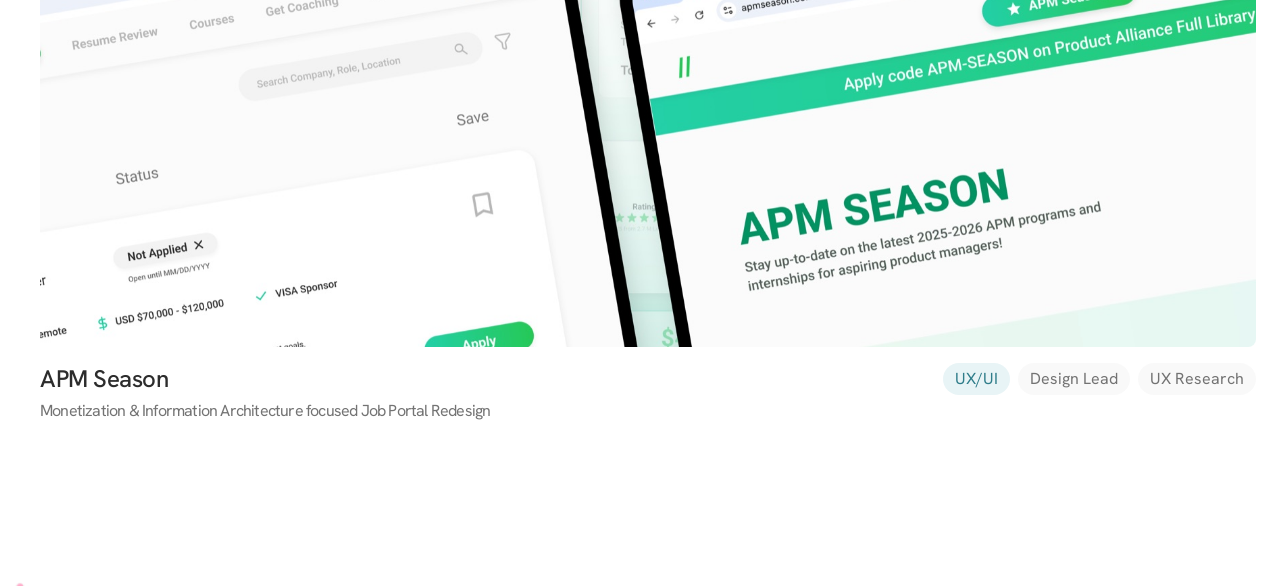
==== commit 83c728a8: "Replace JotDown with Chi; pink star nav logo; new home bio Co-Authored-By: Claude Sonnet 5.5 <norepl" ====
--- a/index.html
+++ b/index.html
@@ -25,7 +25,7 @@
     <header class="nav">
       <div class="nav__inner">
         <a class="nav__logo" href="index.html" aria-label="Rebecca Kim, home">
-          <img src="https://framerusercontent.com/images/XBsXSZw0ROfDt5HvyOhJeNhivo.png" alt="" width="32" height="31">
+          <img src="assets/images/star-logo.png" alt="" width="32" height="31">
         </a>
         <nav aria-label="Primary">
           <ul class="nav__links">
@@ -77,7 +77,7 @@
                 <img class="intro__signature" src="assets/images/rebecca_writing.gif" alt="Rebecca Kim" width="2805" height="459">
               </picture>
             </h1>
-            <p class="intro__bio">I’m fueled by complex design problems in unexplored spaces, building products 0-&gt;1, and rapid iterative prototyping with AI.</p>
+            <p class="intro__bio">fueled by complex design problems in unexplored spaces, building products 0-&gt;1, rapid iterative prototyping with AI</p>
           </div>
         </aside>
         <section class="list" aria-label="Projects">
--- a/styles.css
+++ b/styles.css
@@ -444,12 +444,15 @@
 
 .intro__signature {
   display: block;
-  width: 100%;
+  /* Full-bleed so the trailing line runs off the viewport edges instead of ending mid-page. */
+  width: calc(100% + var(--edge-l) + var(--edge-r));
+  max-width: none;
   height: auto;
+  margin-left: calc(-1 * var(--edge-l));
 }
 
 .intro__bio {
-  font-size: 16px; /* same size and tracking as the roles */
+  font-size: 22px;
   letter-spacing: -0.01em;
   color: var(--secondary);
 }
